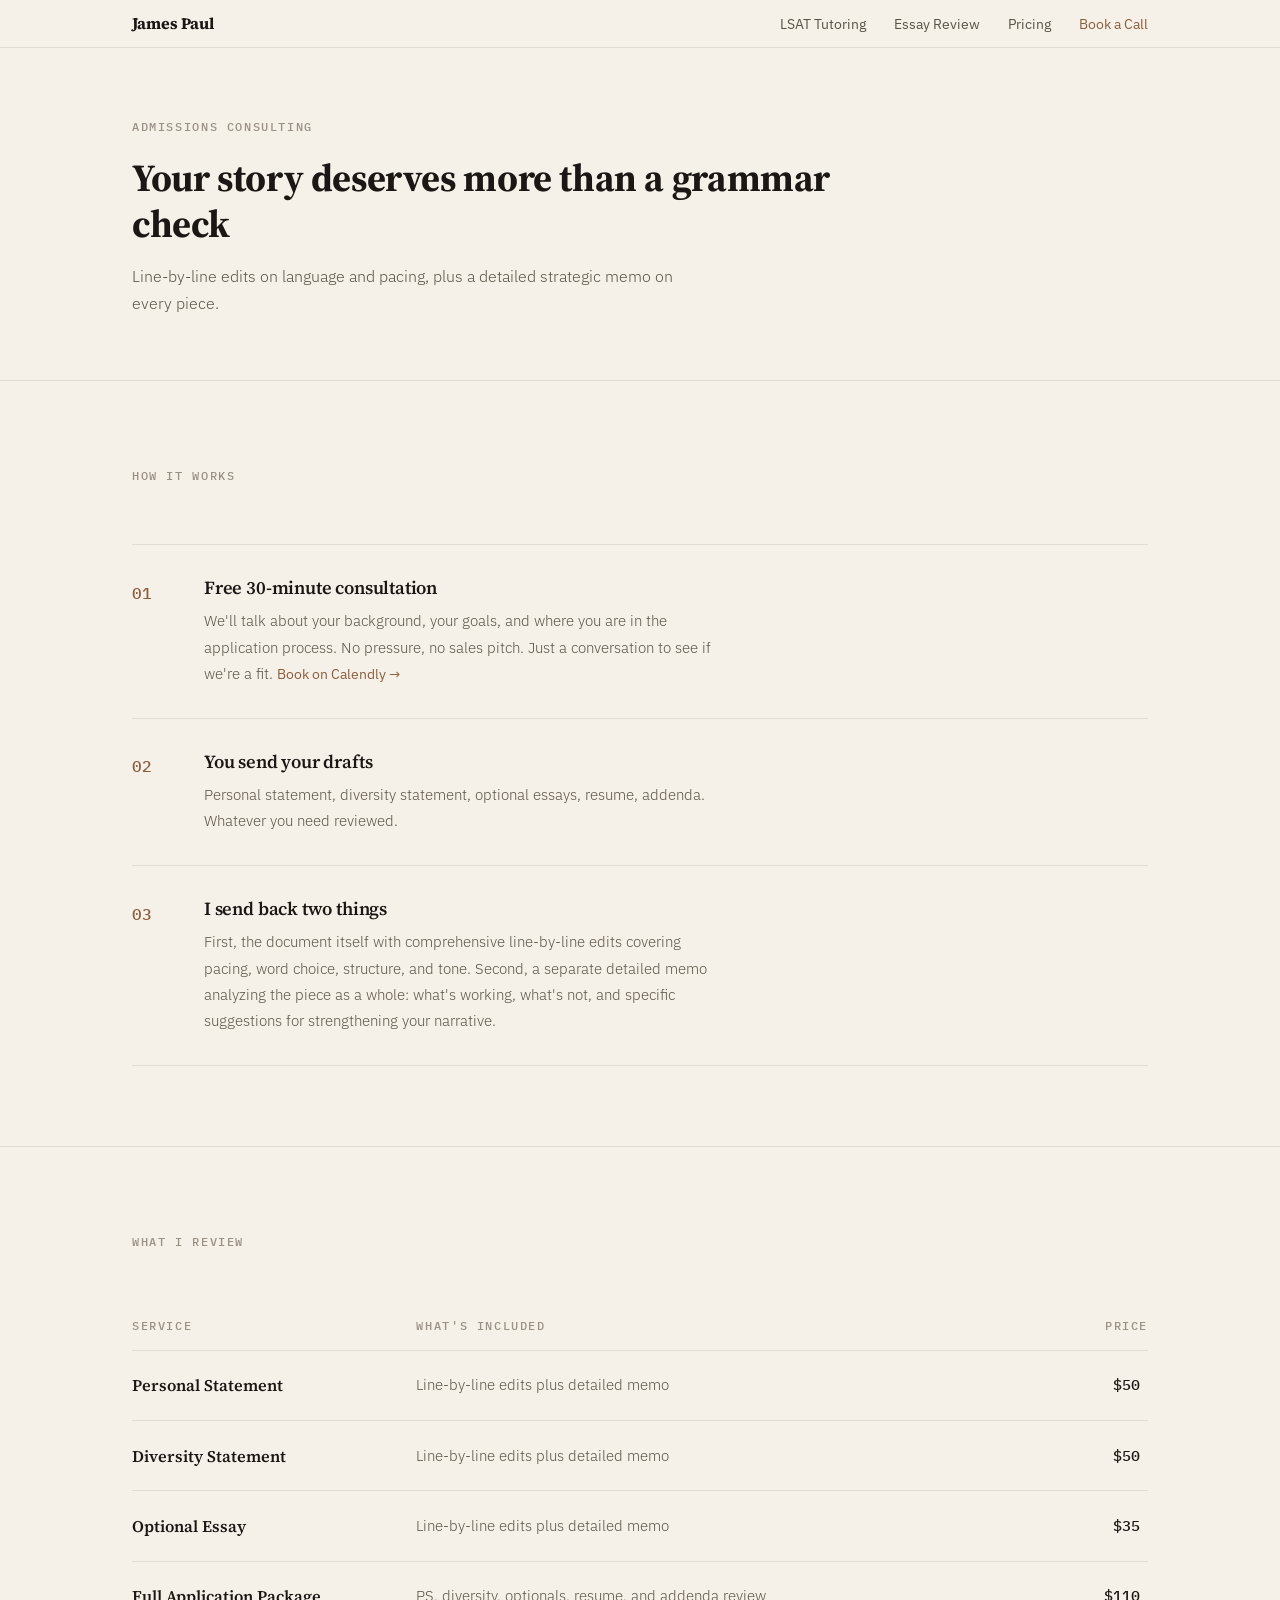
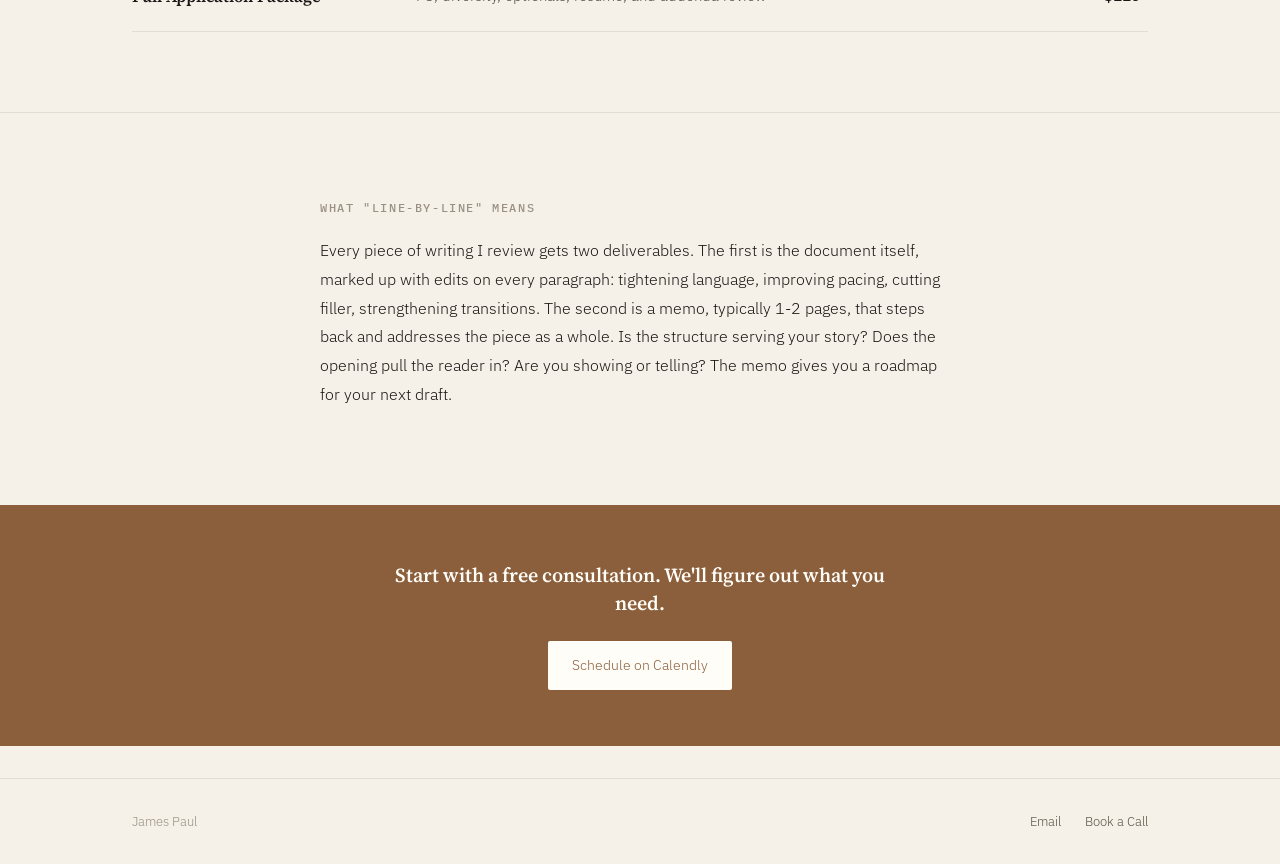
==== essays.html @ 8e08b242 "Initial commit" ====
<!DOCTYPE html>
<html lang="en">
<head>
  <meta charset="UTF-8" />
  <meta name="viewport" content="width=device-width, initial-scale=1.0" />
  <title>Essay Review · James Paul</title>
  <meta name="description" content="Line-by-line edits on language and pacing, plus a detailed strategic memo on every piece. Personal statements, diversity statements, optionals, and full application packages." />

  <link rel="preconnect" href="https://fonts.googleapis.com" />
  <link rel="preconnect" href="https://fonts.gstatic.com" crossorigin />
  <link href="https://fonts.googleapis.com/css2?family=IBM+Plex+Mono:wght@400;500&family=IBM+Plex+Sans:wght@300;400;500&family=Source+Serif+4:ital,opsz,wght@0,8..60,400..700;1,8..60,400..700&display=swap" rel="stylesheet" />

  <link rel="stylesheet" href="styles.css" />
</head>
<body>

  <!-- ========== Navigation ========== -->
  <nav class="nav" aria-label="Primary">
    <div class="nav-inner">
      <a href="index.html" class="nav-brand">James Paul</a>

      <button class="nav-toggle" aria-label="Toggle menu" aria-expanded="false">
        <svg width="22" height="22" viewBox="0 0 24 24" fill="none" stroke="currentColor" stroke-width="1.5" stroke-linecap="square">
          <line x1="3" y1="7" x2="21" y2="7" />
          <line x1="3" y1="12" x2="21" y2="12" />
          <line x1="3" y1="17" x2="21" y2="17" />
        </svg>
      </button>

      <ul class="nav-links">
        <li><a href="tutoring.html">LSAT Tutoring</a></li>
        <li><a href="essays.html">Essay Review</a></li>
        <li><a href="pricing.html">Pricing</a></li>
        <li><a href="https://calendly.com/jamespaul/intro" class="nav-cta">Book a Call</a></li>
      </ul>
    </div>
  </nav>

  <main>

    <!-- ========== Page Header ========== -->
    <header class="page-header">
      <div class="container">
        <span class="eyebrow">Admissions Consulting</span>
        <h1>Your story deserves more than a grammar check</h1>
        <p class="subline">Line-by-line edits on language and pacing, plus a detailed strategic memo on every piece.</p>
      </div>
    </header>

    <!-- ========== How It Works ========== -->
    <section class="section">
      <div class="container">
        <span class="eyebrow">How It Works</span>

        <ol class="steps">
          <li class="step">
            <div>
              <h3>Free 30-minute consultation</h3>
              <p>We'll talk about your background, your goals, and where you are in the application process. No pressure, no sales pitch. Just a conversation to see if we're a fit. <a href="https://calendly.com/jamespaul/intro" class="arrow-link">Book on Calendly →</a></p>
            </div>
          </li>

          <li class="step">
            <div>
              <h3>You send your drafts</h3>
              <p>Personal statement, diversity statement, optional essays, resume, addenda. Whatever you need reviewed.</p>
            </div>
          </li>

          <li class="step">
            <div>
              <h3>I send back two things</h3>
              <p>First, the document itself with comprehensive line-by-line edits covering pacing, word choice, structure, and tone. Second, a separate detailed memo analyzing the piece as a whole: what's working, what's not, and specific suggestions for strengthening your narrative.</p>
            </div>
          </li>
        </ol>
      </div>
    </section>

    <!-- ========== What I Review (table) ========== -->
    <section class="section section-bordered">
      <div class="container">
        <span class="eyebrow">What I Review</span>

        <table class="service-table">
          <thead>
            <tr>
              <th scope="col">Service</th>
              <th scope="col">What's Included</th>
              <th scope="col">Price</th>
            </tr>
          </thead>
          <tbody>
            <tr>
              <td>Personal Statement</td>
              <td>Line-by-line edits plus detailed memo</td>
              <td>$50</td>
            </tr>
            <tr>
              <td>Diversity Statement</td>
              <td>Line-by-line edits plus detailed memo</td>
              <td>$50</td>
            </tr>
            <tr>
              <td>Optional Essay</td>
              <td>Line-by-line edits plus detailed memo</td>
              <td>$35</td>
            </tr>
            <tr>
              <td>Full Application Package</td>
              <td>PS, diversity, optionals, resume, and addenda review</td>
              <td>$110</td>
            </tr>
          </tbody>
        </table>
      </div>
    </section>

    <!-- ========== What Line-by-Line Means ========== -->
    <section class="section section-bordered">
      <div class="container">
        <div class="explainer">
          <span class="eyebrow">What "Line-by-Line" Means</span>
          <p>Every piece of writing I review gets two deliverables. The first is the document itself, marked up with edits on every paragraph: tightening language, improving pacing, cutting filler, strengthening transitions. The second is a memo, typically 1-2 pages, that steps back and addresses the piece as a whole. Is the structure serving your story? Does the opening pull the reader in? Are you showing or telling? The memo gives you a roadmap for your next draft.</p>
        </div>
      </div>
    </section>

    <!-- ========== CTA Bar ========== -->
    <section class="cta-bar">
      <p>Start with a free consultation. We'll figure out what you need.</p>
      <a href="https://calendly.com/jamespaul/intro" class="btn-cta-inverse">Schedule on Calendly</a>
    </section>

  </main>

  <!-- ========== Footer ========== -->
  <footer class="site-footer">
    <div class="site-footer-inner">
      <span>James Paul</span>
      <div class="footer-links">
        <a href="mailto:hello@jamespaul.com">Email</a>
        <a href="https://calendly.com/jamespaul/intro">Book a Call</a>
      </div>
    </div>
  </footer>

  <script src="script.js"></script>
</body>
</html>
---- styles.css ----
/* ============================================================
   James Paul - LSAT Tutoring & Essay Review
   Editorial stylesheet. Warm cream, serif display, mono accents.
   ============================================================ */

:root {
  --bg: #f5f0e8;
  --surface: #fffdf7;
  --text: #1a1714;
  --text-2: #5a5347;
  --text-3: #9a9185;
  --accent: #8b5e3c;
  --accent-hover: #a06d48;
  --border: #e2dcd2;
  --ink: #1a1714;

  --serif: "Source Serif 4", Georgia, "Times New Roman", serif;
  --sans: "IBM Plex Sans", -apple-system, BlinkMacSystemFont, "Segoe UI", sans-serif;
  --mono: "IBM Plex Mono", ui-monospace, "SF Mono", Menlo, monospace;

  --nav-h: 48px;
  --page-max: 1080px;
  --reading-max: 640px;
  --wide-pad: 2rem;
  --section-gap: 5rem;
}

/* ---------- Reset & base ---------- */
*, *::before, *::after { box-sizing: border-box; }

html {
  scroll-behavior: smooth;
  scroll-padding-top: calc(var(--nav-h) + 1rem);
}

body {
  margin: 0;
  background: var(--bg);
  color: var(--text);
  font-family: var(--sans);
  font-weight: 300;
  font-size: 16px;
  line-height: 1.65;
  -webkit-font-smoothing: antialiased;
  -moz-osx-font-smoothing: grayscale;
  padding-top: var(--nav-h);
}

h1, h2, h3, h4 {
  font-family: var(--serif);
  font-weight: 600;
  color: var(--ink);
  line-height: 1.2;
  margin: 0 0 0.6em;
  letter-spacing: -0.01em;
}

h1 { font-size: 2.4rem; font-weight: 700; }
h2 { font-size: 1.75rem; }
h3 { font-size: 1.15rem; font-weight: 600; }

p { margin: 0 0 1em; color: var(--text); }

a {
  color: inherit;
  text-decoration: none;
  transition: color 120ms ease;
}
a:hover {
  text-decoration: underline;
  text-underline-offset: 3px;
  text-decoration-thickness: 1px;
}

hr {
  border: 0;
  border-top: 1px solid var(--border);
  margin: 0;
}

/* ---------- Layout ---------- */
.container {
  max-width: var(--page-max);
  margin: 0 auto;
  padding: 0 var(--wide-pad);
}

.container-narrow {
  max-width: 760px;
  margin: 0 auto;
  padding: 0 var(--wide-pad);
}

.section { padding: var(--section-gap) 0; }
.section-tight { padding: 3.5rem 0; }
.section-bordered { border-top: 1px solid var(--border); }

/* ---------- Editorial labels ---------- */
.eyebrow {
  font-family: var(--mono);
  font-size: 0.72rem;
  font-weight: 500;
  letter-spacing: 0.14em;
  text-transform: uppercase;
  color: var(--text-3);
  margin: 0 0 1.2rem;
  display: inline-block;
}

.eyebrow-accent { color: var(--accent); }

/* ---------- Navigation ---------- */
.nav {
  position: fixed;
  top: 0; left: 0; right: 0;
  height: var(--nav-h);
  background: var(--bg);
  border-bottom: 1px solid var(--border);
  z-index: 50;
}
.nav-inner {
  max-width: var(--page-max);
  margin: 0 auto;
  padding: 0 var(--wide-pad);
  height: 100%;
  display: flex;
  align-items: center;
  justify-content: space-between;
}
.nav-brand {
  font-family: var(--serif);
  font-weight: 700;
  font-size: 1rem;
  color: var(--ink);
  letter-spacing: -0.005em;
}
.nav-links {
  display: flex;
  gap: 1.75rem;
  align-items: center;
  list-style: none;
  margin: 0; padding: 0;
}
.nav-links a {
  font-size: 0.88rem;
  color: var(--text-2);
  font-weight: 400;
}
.nav-links a:hover { color: var(--ink); }
.nav-links a.nav-cta { color: var(--accent); }
.nav-links a.nav-cta:hover { color: var(--accent-hover); }

.nav-toggle {
  display: none;
  background: none;
  border: 0;
  padding: 0.4rem;
  cursor: pointer;
  color: var(--ink);
}
.nav-toggle svg { display: block; }

/* ---------- Buttons / CTAs ---------- */
.btn {
  display: inline-block;
  padding: 0.78rem 1.35rem;
  font-family: var(--sans);
  font-size: 0.9rem;
  font-weight: 400;
  letter-spacing: 0.01em;
  border-radius: 2px;
  border: 1px solid transparent;
  cursor: pointer;
  transition: background 140ms ease, border-color 140ms ease, color 140ms ease;
  line-height: 1;
}
.btn:hover { text-decoration: none; }

.btn-primary {
  background: var(--accent);
  color: var(--surface);
  border-color: var(--accent);
}
.btn-primary:hover {
  background: var(--accent-hover);
  border-color: var(--accent-hover);
  color: var(--surface);
}

.btn-secondary {
  background: transparent;
  color: var(--accent);
  border-color: var(--accent);
}
.btn-secondary:hover {
  background: var(--accent);
  color: var(--surface);
}

.btn-row {
  display: flex;
  gap: 0.75rem;
  justify-content: center;
  flex-wrap: wrap;
  margin-top: 2rem;
}

/* Inline accent link with arrow */
.arrow-link {
  font-family: var(--sans);
  font-size: 0.9rem;
  color: var(--accent);
  font-weight: 400;
}
.arrow-link:hover { color: var(--accent-hover); }

/* ---------- Hero ---------- */
.hero {
  text-align: center;
  padding: 5rem 1rem 3.75rem;
}
.hero .eyebrow { margin-bottom: 1.8rem; }
.hero h1 {
  max-width: 640px;
  margin: 0 auto 1.25rem;
  font-size: 2.4rem;
}
.hero .subline {
  max-width: 520px;
  margin: 0 auto;
  color: var(--text-2);
  font-size: 0.95rem;
  line-height: 1.7;
}

/* ---------- Page header (interior pages) ---------- */
.page-header {
  text-align: left;
  padding: 4rem 0 3rem;
  border-bottom: 1px solid var(--border);
}
.page-header h1 {
  max-width: 720px;
  margin-bottom: 1rem;
}
.page-header .subline {
  max-width: 580px;
  color: var(--text-2);
  font-size: 1rem;
}

/* ---------- Two-card services overview ---------- */
.services-grid {
  display: grid;
  grid-template-columns: 1fr 1fr;
  gap: 1.5rem;
}
.service-card {
  background: var(--surface);
  border: 1px solid var(--border);
  padding: 2.25rem 2rem 2rem;
  display: flex;
  flex-direction: column;
  border-radius: 2px;
  box-shadow: 0 1px 4px rgba(0, 0, 0, 0.03);
}
.service-card h3 {
  font-size: 1.35rem;
  font-family: var(--serif);
  font-weight: 600;
  margin-bottom: 0.9rem;
  line-height: 1.25;
}
.service-card p {
  color: var(--text-2);
  font-size: 0.94rem;
  line-height: 1.7;
  margin-bottom: 1.6rem;
  flex: 1;
}
.service-card .card-foot {
  display: flex;
  justify-content: space-between;
  align-items: baseline;
  padding-top: 1.2rem;
  border-top: 1px solid var(--border);
}
.service-card .card-price {
  font-family: var(--mono);
  font-size: 1.05rem;
  color: var(--ink);
  font-weight: 500;
  letter-spacing: -0.01em;
}

/* ---------- About ---------- */
.about {
  display: grid;
  grid-template-columns: 60% 40%;
  gap: 4rem;
  align-items: start;
}
.about-text p {
  font-size: 1.02rem;
  line-height: 1.75;
  color: var(--text);
  max-width: 56ch;
}
.about-text p + p { margin-top: 1rem; }

.credentials {
  display: flex;
  flex-direction: column;
  gap: 1.75rem;
  border-left: 1px solid var(--border);
  padding-left: 2rem;
}
.credential {
  display: flex;
  flex-direction: column;
  gap: 0.2rem;
}
.credential .big {
  font-family: var(--mono);
  font-size: 1.6rem;
  font-weight: 500;
  color: var(--ink);
  letter-spacing: -0.02em;
  line-height: 1.1;
}
.credential .big-serif {
  font-family: var(--serif);
  font-size: 1.15rem;
  font-weight: 600;
  color: var(--ink);
  letter-spacing: -0.005em;
  line-height: 1.2;
}
.credential .label {
  font-family: var(--sans);
  font-size: 0.82rem;
  color: var(--text-2);
  letter-spacing: 0.01em;
}

/* ---------- Testimonial ---------- */
.testimonial {
  max-width: 600px;
  margin: 0 auto;
  text-align: center;
  padding: 4rem 1rem;
}
.testimonial .eyebrow { margin-bottom: 2rem; }
.testimonial blockquote {
  margin: 0 0 1.5rem;
  font-family: var(--serif);
  font-style: italic;
  font-size: 1.05rem;
  line-height: 1.8;
  color: var(--text);
}
.testimonial cite {
  font-family: var(--sans);
  font-size: 0.82rem;
  color: var(--text-3);
  font-style: normal;
  letter-spacing: 0.05em;
  text-transform: uppercase;
}

/* ---------- What You Get (2-col blocks) ---------- */
.feature-grid {
  display: grid;
  grid-template-columns: 1fr 1fr;
  gap: 2.5rem 3rem;
  margin-top: 2.5rem;
}
.feature {
  display: flex;
  flex-direction: column;
  gap: 0.5rem;
}
.feature h3 {
  font-family: var(--serif);
  font-size: 1.08rem;
  font-weight: 600;
  margin: 0;
  color: var(--ink);
  line-height: 1.3;
}
.feature p {
  color: var(--text-2);
  font-size: 0.94rem;
  line-height: 1.7;
  margin: 0;
}

/* ---------- Tutoring pricing block ---------- */
.price-block {
  text-align: center;
  padding: 3.5rem 1rem;
  border-top: 1px solid var(--border);
  border-bottom: 1px solid var(--border);
}
.price-block .big-price {
  font-family: var(--mono);
  font-size: 3.2rem;
  font-weight: 500;
  color: var(--ink);
  letter-spacing: -0.03em;
  line-height: 1;
  display: block;
  margin-bottom: 1rem;
}
.price-block .price-note {
  color: var(--text-2);
  font-size: 0.95rem;
  margin: 0 auto 2rem;
  max-width: 420px;
}

/* ---------- CTA bar ---------- */
.cta-bar {
  background: var(--accent);
  color: var(--surface);
  padding: 3.5rem 1rem;
  text-align: center;
}
.cta-bar p {
  font-family: var(--serif);
  font-size: 1.25rem;
  font-weight: 600;
  color: var(--surface);
  margin: 0 0 1.5rem;
  max-width: 520px;
  margin-left: auto;
  margin-right: auto;
  line-height: 1.4;
}
.cta-bar .btn-cta-inverse {
  background: var(--surface);
  color: var(--accent);
  border-color: var(--surface);
  padding: 0.78rem 1.5rem;
  font-size: 0.9rem;
  border-radius: 2px;
  display: inline-block;
  font-family: var(--sans);
}
.cta-bar .btn-cta-inverse:hover {
  background: var(--bg);
  color: var(--accent-hover);
  text-decoration: none;
}

/* ---------- How It Works (numbered steps) ---------- */
.steps {
  list-style: none;
  margin: 2.5rem 0 0;
  padding: 0;
  counter-reset: step;
}
.step {
  display: grid;
  grid-template-columns: 3rem 1fr;
  gap: 1.5rem;
  padding: 2rem 0;
  border-bottom: 1px solid var(--border);
  counter-increment: step;
}
.step:first-child { border-top: 1px solid var(--border); }
.step::before {
  content: counter(step, decimal-leading-zero);
  font-family: var(--mono);
  font-size: 1rem;
  font-weight: 500;
  color: var(--accent);
  padding-top: 0.15rem;
  letter-spacing: 0.02em;
}
.step h3 {
  font-family: var(--serif);
  font-size: 1.15rem;
  font-weight: 600;
  margin: 0 0 0.5rem;
  color: var(--ink);
}
.step p {
  color: var(--text-2);
  font-size: 0.96rem;
  line-height: 1.7;
  margin: 0;
  max-width: 58ch;
}
.step p + p { margin-top: 0.6rem; }

/* ---------- Editorial service table ---------- */
.service-table {
  width: 100%;
  border-collapse: collapse;
  margin-top: 2rem;
  font-size: 0.95rem;
}
.service-table thead th {
  text-align: left;
  font-family: var(--mono);
  font-size: 0.72rem;
  font-weight: 500;
  letter-spacing: 0.14em;
  text-transform: uppercase;
  color: var(--text-3);
  padding: 0.9rem 0;
  border-bottom: 1px solid var(--border);
}
.service-table thead th:last-child { text-align: right; }
.service-table tbody td {
  padding: 1.4rem 0.5rem 1.4rem 0;
  border-bottom: 1px solid var(--border);
  vertical-align: top;
  line-height: 1.5;
}
.service-table td:first-child {
  font-family: var(--serif);
  font-weight: 600;
  color: var(--ink);
  font-size: 1.02rem;
  width: 28%;
}
.service-table td:nth-child(2) {
  color: var(--text-2);
}
.service-table td:last-child {
  text-align: right;
  font-family: var(--mono);
  font-weight: 500;
  color: var(--ink);
  white-space: nowrap;
  width: 18%;
}

/* ---------- Line-by-line explanation block ---------- */
.explainer {
  max-width: 640px;
  margin: 0 auto;
}
.explainer p {
  font-size: 1rem;
  line-height: 1.8;
  color: var(--text);
}

/* ---------- Pricing page sections ---------- */
.pricing-group {
  padding: 3rem 0;
  border-bottom: 1px solid var(--border);
}
.pricing-group:last-of-type { border-bottom: 0; }
.pricing-group h2 {
  font-family: var(--serif);
  font-size: 1.5rem;
  margin-bottom: 1.5rem;
}
.pricing-group .hr-row {
  font-family: var(--mono);
  font-size: 1.4rem;
  font-weight: 500;
  color: var(--ink);
  margin: 0.5rem 0 1.25rem;
}
.pricing-group .inline-note {
  color: var(--text-2);
  font-size: 0.94rem;
  margin-bottom: 1.25rem;
}

/* ---------- FAQ ---------- */
.faq-list { margin-top: 2rem; }
.faq-item {
  border-top: 1px solid var(--border);
  padding: 0;
}
.faq-item:last-child { border-bottom: 1px solid var(--border); }
.faq-item summary {
  list-style: none;
  cursor: pointer;
  padding: 1.4rem 0;
  display: flex;
  justify-content: space-between;
  align-items: center;
  gap: 1rem;
  font-family: var(--serif);
  font-size: 1.05rem;
  font-weight: 600;
  color: var(--ink);
}
.faq-item summary::-webkit-details-marker { display: none; }
.faq-item summary::after {
  content: "+";
  font-family: var(--mono);
  font-size: 1.2rem;
  color: var(--accent);
  font-weight: 400;
  transition: transform 200ms ease;
  line-height: 1;
  display: inline-block;
}
.faq-item[open] summary::after {
  transform: rotate(45deg);
}
.faq-item .faq-body {
  padding: 0 0 1.4rem;
  color: var(--text-2);
  font-size: 0.96rem;
  line-height: 1.7;
  max-width: 60ch;
}

/* ---------- Footer ---------- */
.site-footer {
  border-top: 1px solid var(--border);
  padding: 2rem 0;
  margin-top: 2rem;
  font-size: 0.82rem;
  color: var(--text-3);
}
.site-footer-inner {
  max-width: var(--page-max);
  margin: 0 auto;
  padding: 0 var(--wide-pad);
  display: flex;
  justify-content: space-between;
  align-items: center;
  flex-wrap: wrap;
  gap: 1rem;
}
.site-footer a { color: var(--text-2); }
.site-footer a:hover { color: var(--ink); }
.footer-links { display: flex; gap: 1.5rem; }

/* ---------- Responsive ---------- */
@media (max-width: 768px) {
  :root {
    --wide-pad: 1.25rem;
    --section-gap: 3.5rem;
  }
  h1 { font-size: 1.95rem; }
  h2 { font-size: 1.45rem; }

  .hero { padding: 3.5rem 0.5rem 2.75rem; }
  .hero h1 { font-size: 1.95rem; }

  .services-grid { grid-template-columns: 1fr; gap: 1.25rem; }
  .feature-grid { grid-template-columns: 1fr; gap: 2rem; }
  .about {
    grid-template-columns: 1fr;
    gap: 2.5rem;
  }
  .credentials {
    border-left: 0;
    border-top: 1px solid var(--border);
    padding-left: 0;
    padding-top: 2rem;
  }

  /* Mobile nav */
  .nav-toggle { display: inline-flex; }
  .nav-links {
    position: absolute;
    top: var(--nav-h);
    left: 0; right: 0;
    flex-direction: column;
    align-items: flex-start;
    gap: 0;
    background: var(--bg);
    border-bottom: 1px solid var(--border);
    padding: 0.5rem var(--wide-pad) 1rem;
    display: none;
  }
  .nav-links.open { display: flex; }
  .nav-links li {
    width: 100%;
    border-top: 1px solid var(--border);
  }
  .nav-links li:first-child { border-top: 0; }
  .nav-links a {
    display: block;
    padding: 0.9rem 0;
    font-size: 0.95rem;
    width: 100%;
  }

  .price-block .big-price { font-size: 2.4rem; }
  .cta-bar p { font-size: 1.08rem; }
  .service-table { font-size: 0.88rem; }
  .service-table td:first-child { width: 40%; }
  .service-table td:nth-child(2) { font-size: 0.85rem; }

  .step {
    grid-template-columns: 2.2rem 1fr;
    gap: 1rem;
    padding: 1.6rem 0;
  }

  .site-footer-inner { flex-direction: column; align-items: flex-start; }
}

@media (max-width: 480px) {
  h1 { font-size: 1.7rem; }
  .hero h1 { font-size: 1.7rem; }
  .btn-row .btn { width: 100%; text-align: center; }
}
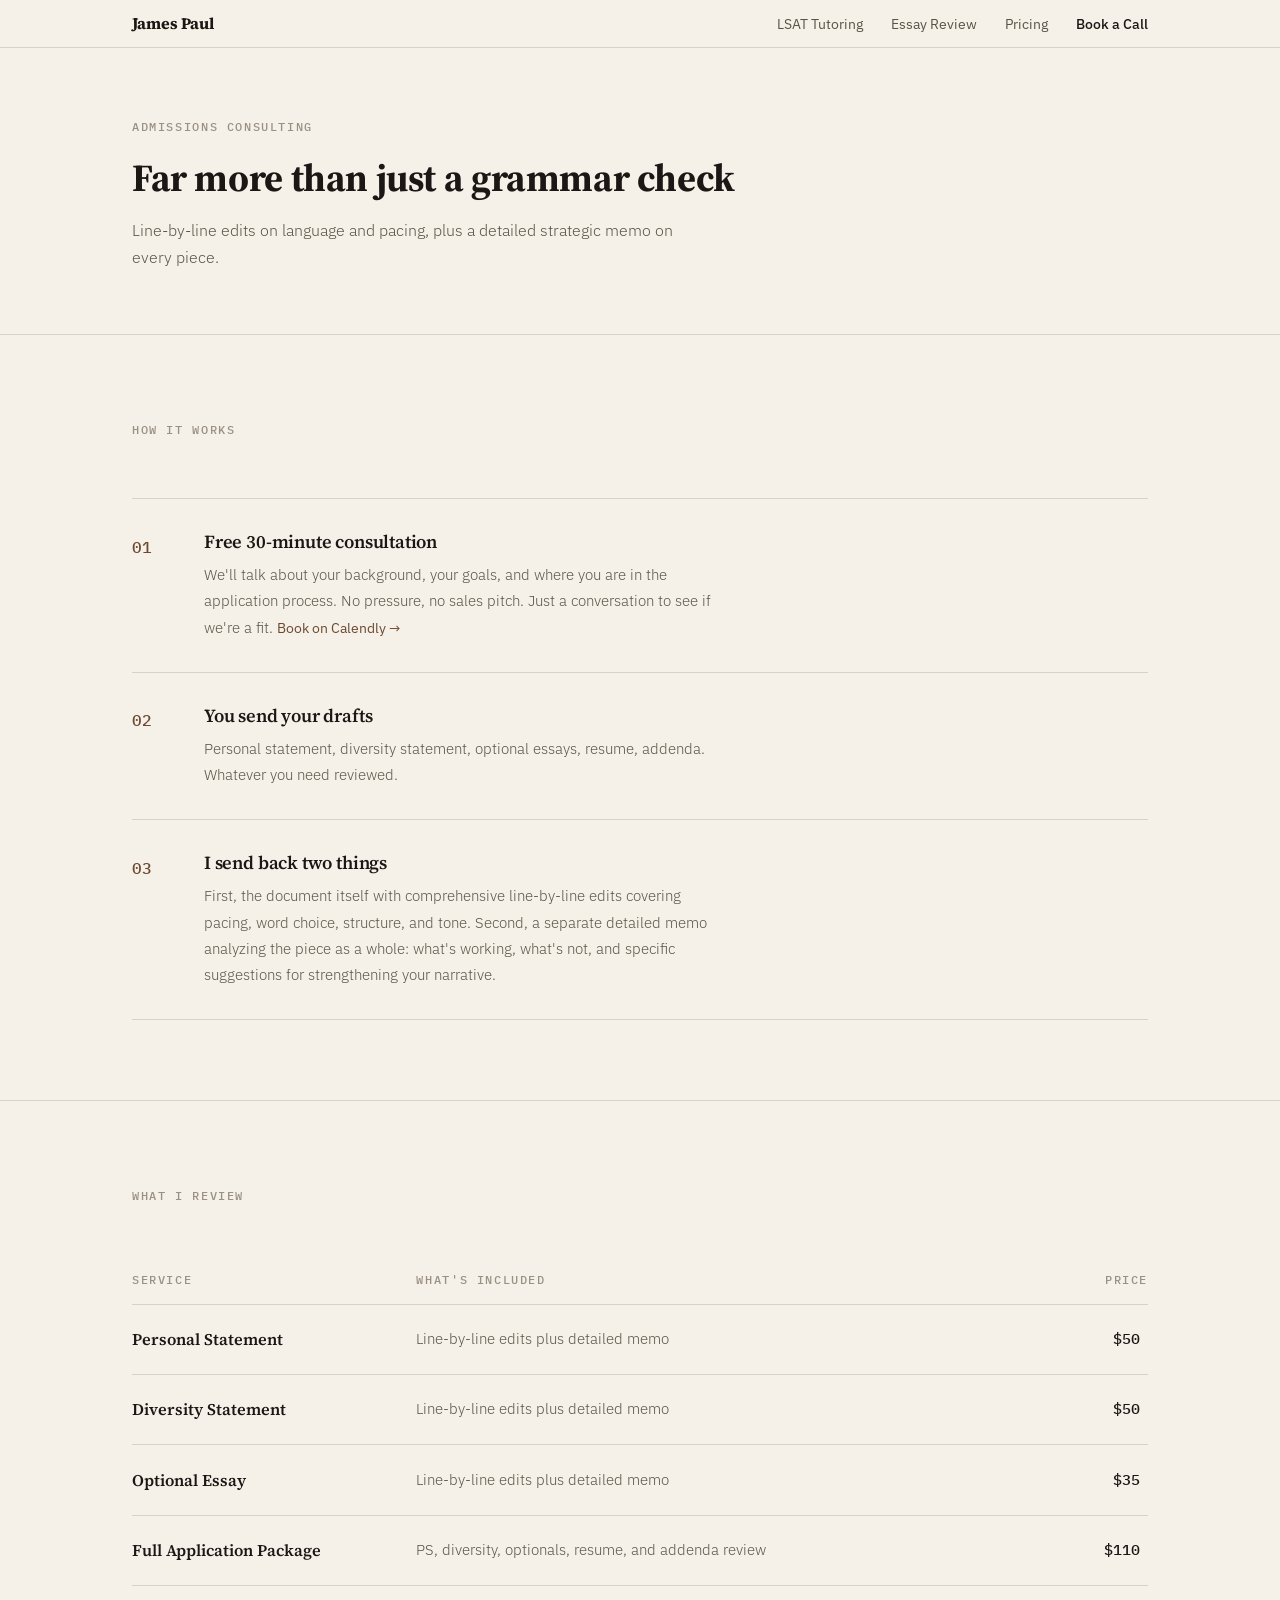
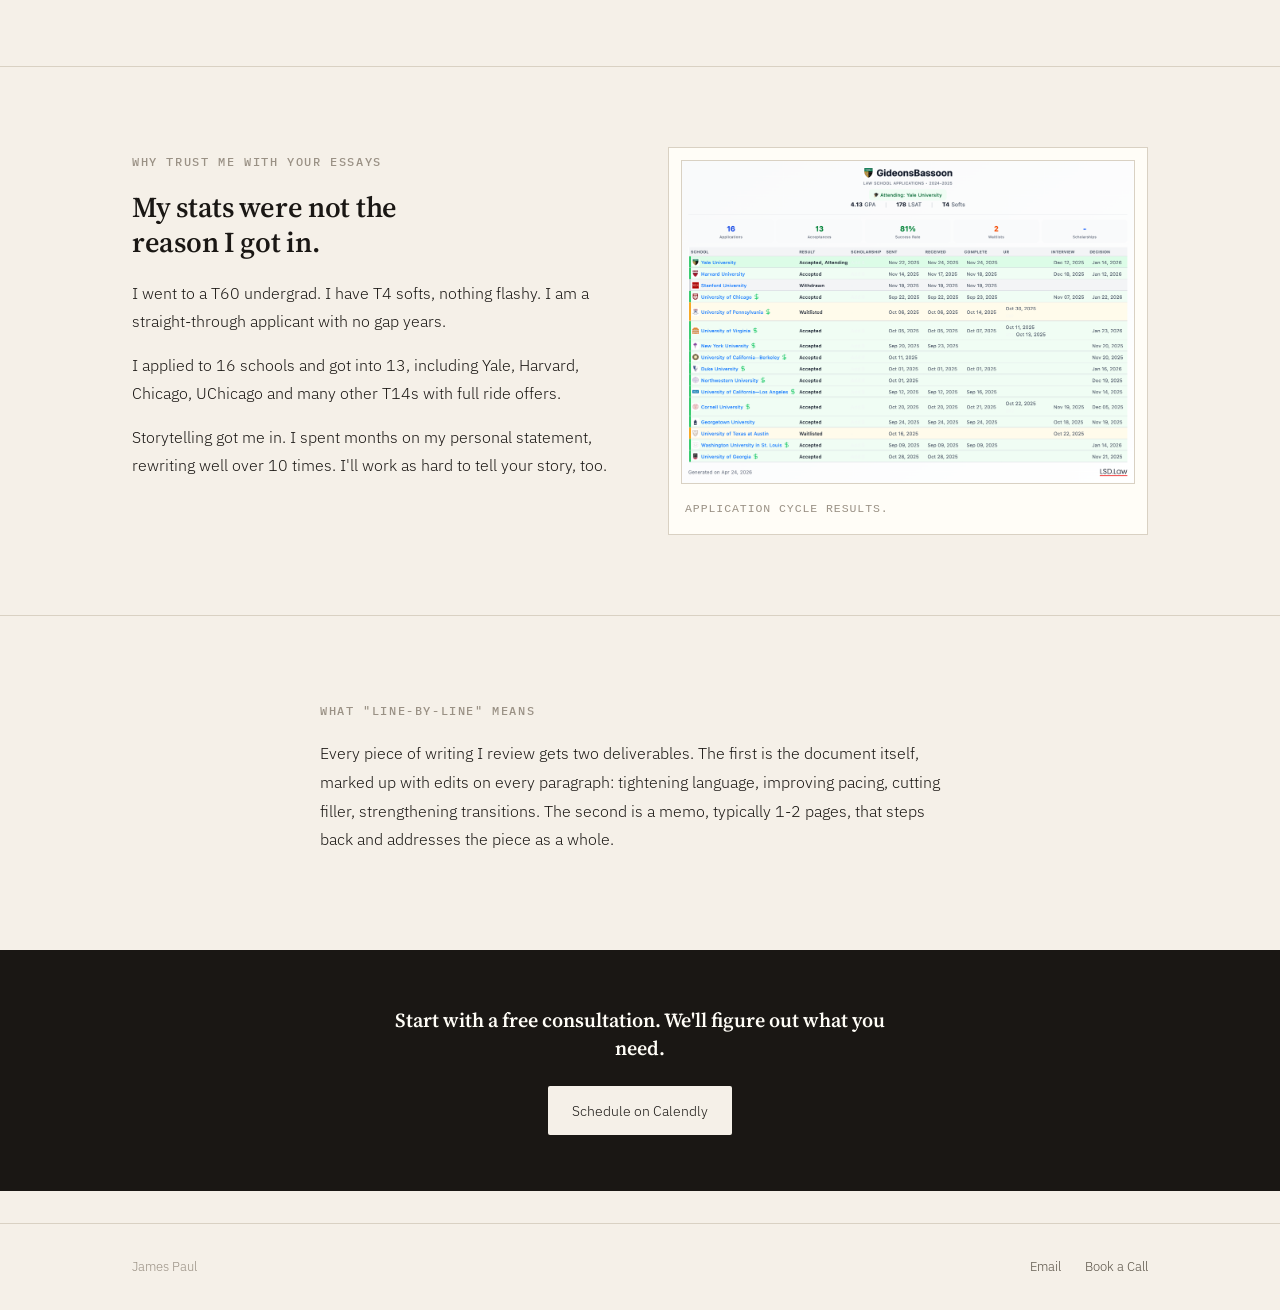
==== commit 22537c28: "pics and copy" ====
--- a/essays.html
+++ b/essays.html
@@ -31,7 +31,7 @@
         <li><a href="tutoring.html">LSAT Tutoring</a></li>
         <li><a href="essays.html">Essay Review</a></li>
         <li><a href="pricing.html">Pricing</a></li>
-        <li><a href="https://calendly.com/jamespaul/intro" class="nav-cta">Book a Call</a></li>
+        <li><a href="https://calendly.com/jamespaul0411/application-guidance-consult" class="nav-cta">Book a Call</a></li>
       </ul>
     </div>
   </nav>
@@ -42,7 +42,7 @@
     <header class="page-header">
       <div class="container">
         <span class="eyebrow">Admissions Consulting</span>
-        <h1>Your story deserves more than a grammar check</h1>
+        <h1>Far more than just a grammar check</h1>
         <p class="subline">Line-by-line edits on language and pacing, plus a detailed strategic memo on every piece.</p>
       </div>
     </header>
@@ -56,7 +56,7 @@
           <li class="step">
             <div>
               <h3>Free 30-minute consultation</h3>
-              <p>We'll talk about your background, your goals, and where you are in the application process. No pressure, no sales pitch. Just a conversation to see if we're a fit. <a href="https://calendly.com/jamespaul/intro" class="arrow-link">Book on Calendly →</a></p>
+              <p>We'll talk about your background, your goals, and where you are in the application process. No pressure, no sales pitch. Just a conversation to see if we're a fit. <a href="https://calendly.com/jamespaul0411/application-guidance-consultjamespaul0411/application-guidance-consultjamespaul0411/application-guidance-consultjamespaul0411/application-guidance-consultjamespaul0411/application-guidance-consult" class="arrow-link">Book on Calendly →</a></p>
             </div>
           </li>
 
@@ -116,12 +116,37 @@
       </div>
     </section>
 
+    <!-- ========== Why Trust Me (Credentials) ========== -->
+    <section class="section section-bordered">
+      <div class="container">
+        <div class="credentials-story">
+
+          <div class="credentials-text">
+            <span class="eyebrow">Why Trust Me With Your Essays</span>
+            <h2>My stats were not the reason I got in.</h2>
+
+            <p>I went to a T60 undergrad. I have T4 softs, nothing flashy. I am a straight-through applicant with no gap years.</p>
+
+            <p>I applied to 16 schools and got into 13, including Yale, Harvard, Chicago, UChicago and many other T14s with full ride offers.</p>
+
+            <p>Storytelling got me in. I spent months on my personal statement, rewriting well over 10 times. I'll work as hard to tell your story, too.</p>
+          </div>
+
+          <figure class="credentials-image">
+            <img src="images/lsd-results.png" alt="Law school application results: 16 applications, 13 acceptances, including Yale, Harvard, Chicago, Penn, UVA, NYU, Berkeley, Duke, Northwestern, UCLA, Cornell, Georgetown, WUSTL, and Georgia." />
+            <figcaption>Application cycle results. </figcaption>
+          </figure>
+
+        </div>
+      </div>
+    </section>
+
     <!-- ========== What Line-by-Line Means ========== -->
     <section class="section section-bordered">
       <div class="container">
         <div class="explainer">
           <span class="eyebrow">What "Line-by-Line" Means</span>
-          <p>Every piece of writing I review gets two deliverables. The first is the document itself, marked up with edits on every paragraph: tightening language, improving pacing, cutting filler, strengthening transitions. The second is a memo, typically 1-2 pages, that steps back and addresses the piece as a whole. Is the structure serving your story? Does the opening pull the reader in? Are you showing or telling? The memo gives you a roadmap for your next draft.</p>
+          <p>Every piece of writing I review gets two deliverables. The first is the document itself, marked up with edits on every paragraph: tightening language, improving pacing, cutting filler, strengthening transitions. The second is a memo, typically 1-2 pages, that steps back and addresses the piece as a whole.</p>
         </div>
       </div>
     </section>
@@ -129,7 +154,7 @@
     <!-- ========== CTA Bar ========== -->
     <section class="cta-bar">
       <p>Start with a free consultation. We'll figure out what you need.</p>
-      <a href="https://calendly.com/jamespaul/intro" class="btn-cta-inverse">Schedule on Calendly</a>
+      <a href="https://calendly.com/jamespaul0411/application-guidance-consult" class="btn-cta-inverse">Schedule on Calendly</a>
     </section>
 
   </main>
@@ -140,7 +165,7 @@
       <span>James Paul</span>
       <div class="footer-links">
         <a href="mailto:hello@jamespaul.com">Email</a>
-        <a href="https://calendly.com/jamespaul/intro">Book a Call</a>
+        <a href="https://calendly.com/jamespaul0411/application-guidance-consult">Book a Call</a>
       </div>
     </div>
   </footer>
--- a/styles.css
+++ b/styles.css
@@ -9,9 +9,9 @@
   --text: #1a1714;
   --text-2: #5a5347;
   --text-3: #9a9185;
-  --accent: #8b5e3c;
-  --accent-hover: #a06d48;
-  --border: #e2dcd2;
+  --accent: #6b4a30;
+  --accent-hover: #8a6347;
+  --border: #d9d1c3;
   --ink: #1a1714;
 
   --serif: "Source Serif 4", Georgia, "Times New Roman", serif;
@@ -147,9 +147,8 @@
   font-weight: 400;
 }
 .nav-links a:hover { color: var(--ink); }
-.nav-links a.nav-cta { color: var(--accent); }
-.nav-links a.nav-cta:hover { color: var(--accent-hover); }
-
+.nav-links a.nav-cta { color: var(--ink); font-weight: 500; }
+.nav-links a.nav-cta:hover { color: var(--ink); }
 .nav-toggle {
   display: none;
   background: none;
@@ -177,24 +176,24 @@
 .btn:hover { text-decoration: none; }
 
 .btn-primary {
-  background: var(--accent);
-  color: var(--surface);
-  border-color: var(--accent);
+  background: var(--ink);
+  color: var(--bg);
+  border-color: var(--ink);
 }
 .btn-primary:hover {
-  background: var(--accent-hover);
-  border-color: var(--accent-hover);
-  color: var(--surface);
+  background: #3a342c;
+  border-color: #3a342c;
+  color: var(--bg);
 }
 
 .btn-secondary {
   background: transparent;
-  color: var(--accent);
-  border-color: var(--accent);
+  color: var(--ink);
+  border-color: var(--ink);
 }
 .btn-secondary:hover {
-  background: var(--accent);
-  color: var(--surface);
+  background: var(--ink);
+  color: var(--bg);
 }
 
 .btn-row {
@@ -221,9 +220,11 @@
 }
 .hero .eyebrow { margin-bottom: 1.8rem; }
 .hero h1 {
-  max-width: 640px;
+  max-width: 780px;
   margin: 0 auto 1.25rem;
-  font-size: 2.4rem;
+  font-size: 3rem;
+  letter-spacing: -0.015em;
+  line-height: 1.15;
 }
 .hero .subline {
   max-width: 520px;
@@ -421,8 +422,8 @@
 
 /* ---------- CTA bar ---------- */
 .cta-bar {
-  background: var(--accent);
-  color: var(--surface);
+  background: var(--ink);
+  color: var(--bg);
   padding: 3.5rem 1rem;
   text-align: center;
 }
@@ -438,9 +439,9 @@
   line-height: 1.4;
 }
 .cta-bar .btn-cta-inverse {
-  background: var(--surface);
-  color: var(--accent);
-  border-color: var(--surface);
+  background: var(--bg);
+  color: var(--ink);
+  border-color: var(--bg);
   padding: 0.78rem 1.5rem;
   font-size: 0.9rem;
   border-radius: 2px;
@@ -448,8 +449,9 @@
   font-family: var(--sans);
 }
 .cta-bar .btn-cta-inverse:hover {
-  background: var(--bg);
-  color: var(--accent-hover);
+  background: transparent;
+  color: var(--bg);
+  border-color: var(--bg);
   text-decoration: none;
 }
 
@@ -709,3 +711,87 @@
   .hero h1 { font-size: 1.7rem; }
   .btn-row .btn { width: 100%; text-align: center; }
 }
+
+/* Hero portrait overlap */
+   .hero-headline-wrap {
+     position: relative;
+     max-width: 640px;
+     margin: 0 auto 1.25rem;
+   }
+   .hero-headline-wrap h1 {
+     margin: 0;
+     position: relative;
+     z-index: 1;
+   }
+   .hero-portrait {
+     position: absolute;
+     top: -175px;
+     left: 14px;
+     width: 180px;
+     height: auto;
+     z-index: 2;
+     pointer-events: none;
+   }
+   @media (max-width: 768px) {
+     .hero-portrait {
+       width: 120px;
+       top: -60px;
+       left: -10px;
+     }
+   }
+
+   /* Credentials story (essays page) */
+.credentials-story {
+  display: grid;
+  grid-template-columns: 1fr 1fr;
+  gap: 3.5rem;
+  align-items: start;
+}
+.credentials-text h2 {
+  font-family: var(--serif);
+  font-size: 1.8rem;
+  font-weight: 600;
+  line-height: 1.2;
+  margin-bottom: 1.25rem;
+  max-width: 22ch;
+}
+.credentials-text p {
+  color: var(--text);
+  font-size: 1rem;
+  line-height: 1.75;
+  max-width: 56ch;
+}
+.credentials-text p + p {
+  margin-top: 1rem;
+}
+.credentials-image {
+  margin: 0;
+  border: 1px solid var(--border);
+  background: var(--surface);
+  padding: 0.75rem;
+}
+.credentials-image img {
+  display: block;
+  width: 100%;
+  height: auto;
+  border: 1px solid var(--border);
+}
+.credentials-image figcaption {
+  font-family: var(--mono);
+  font-size: 0.72rem;
+  letter-spacing: 0.08em;
+  text-transform: uppercase;
+  color: var(--text-3);
+  padding: 0.9rem 0.25rem 0.25rem;
+  text-align: left;
+}
+
+@media (max-width: 768px) {
+  .credentials-story {
+    grid-template-columns: 1fr;
+    gap: 2rem;
+  }
+  .credentials-text h2 {
+    font-size: 1.5rem;
+  }
+}
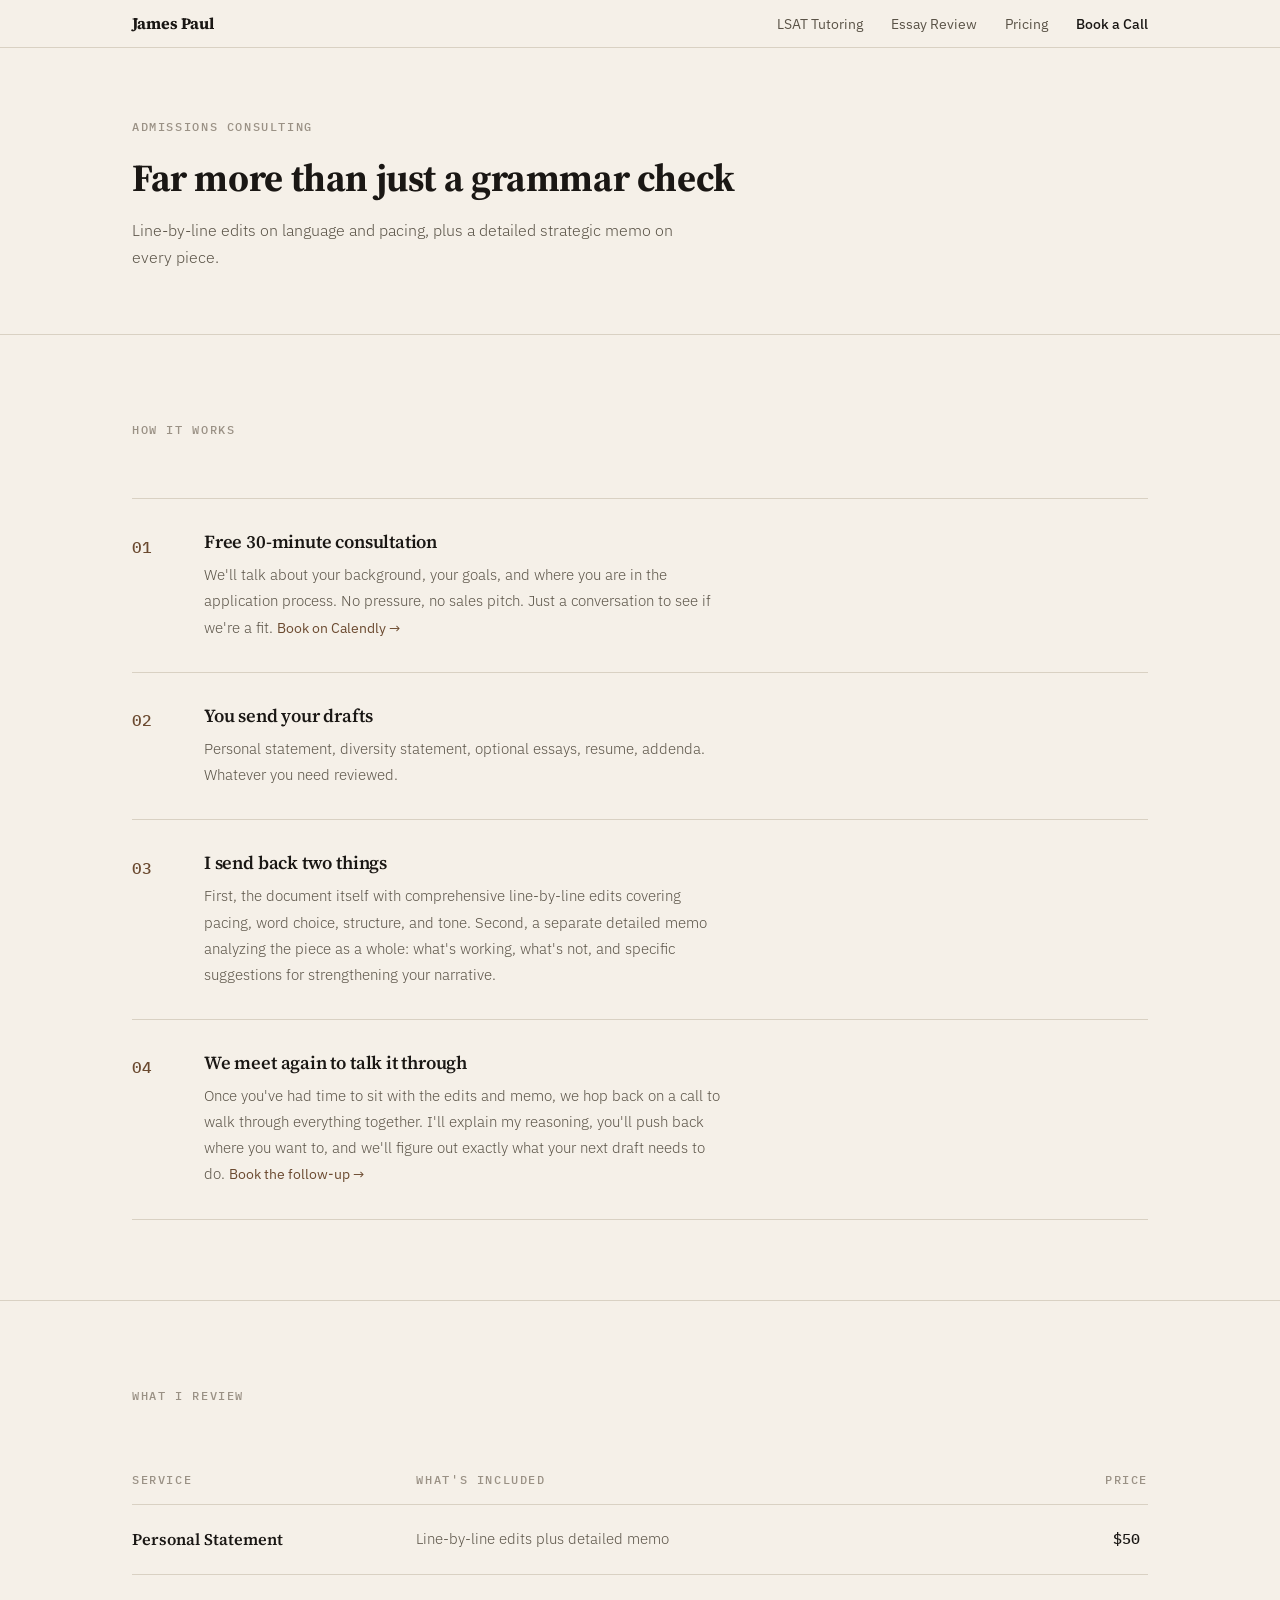
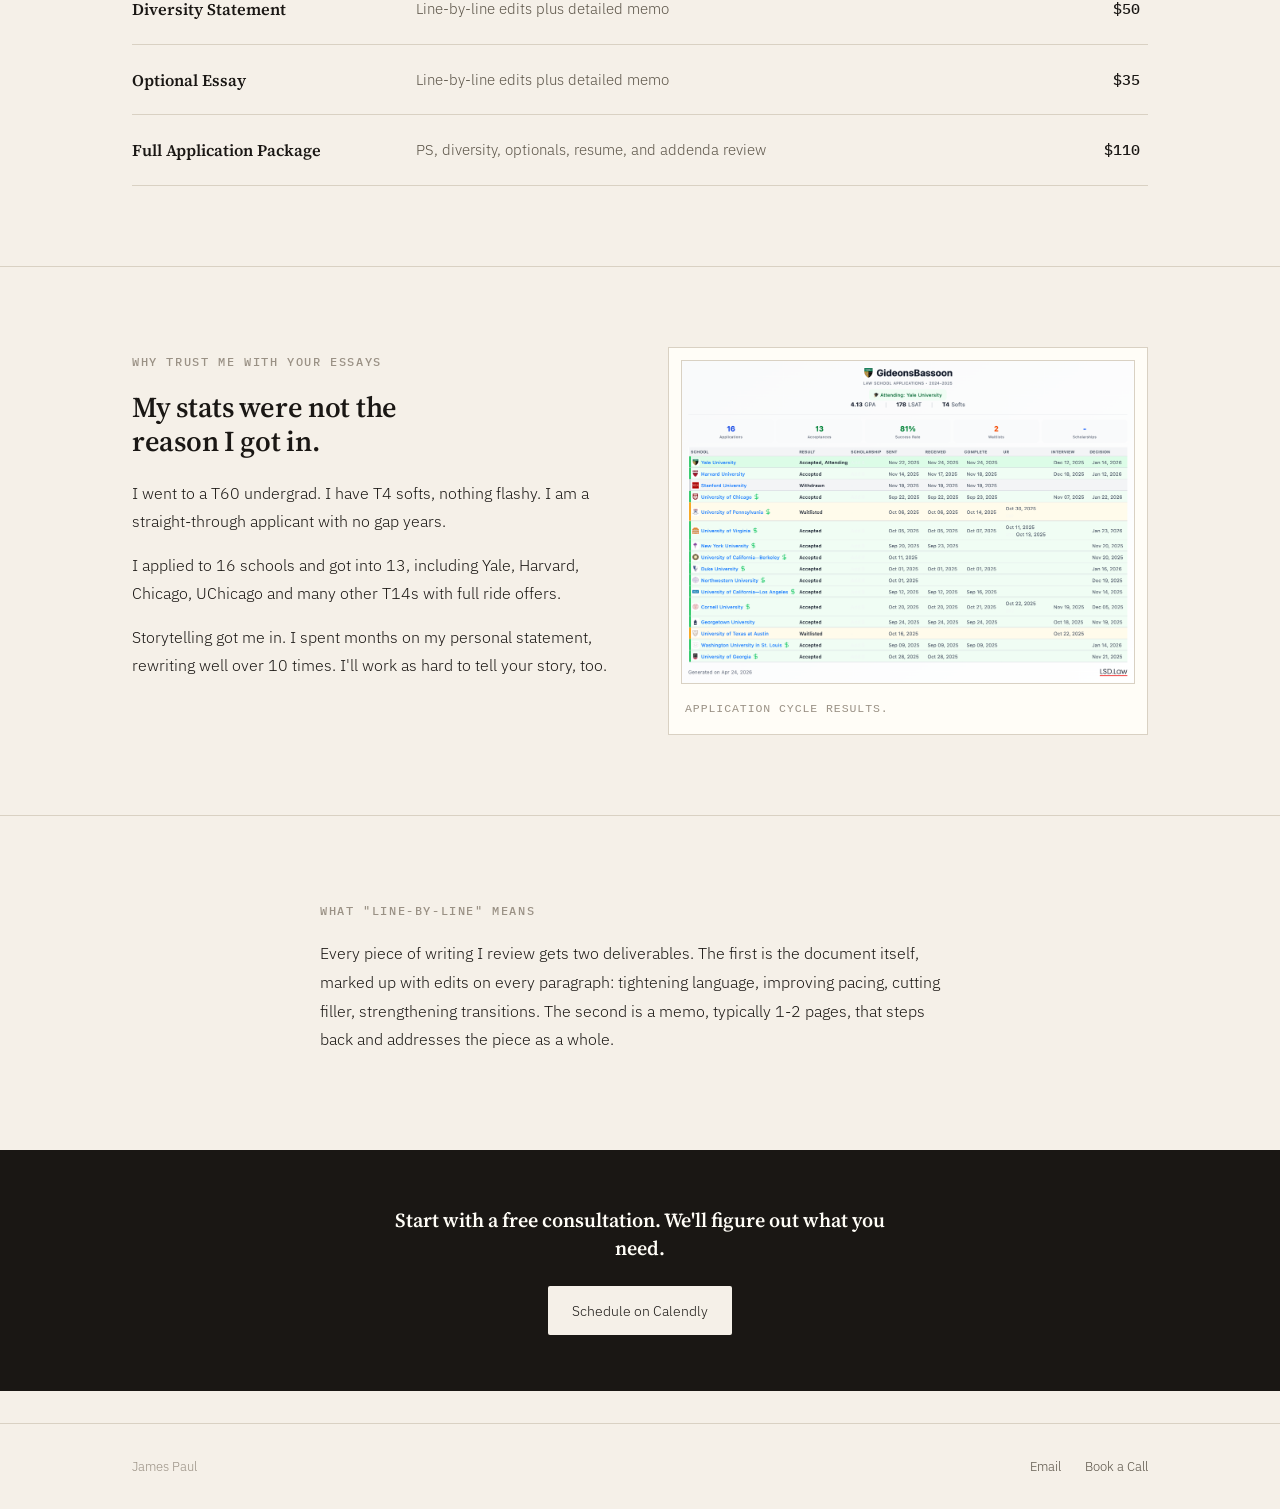
==== commit 9125a91c: "link fix" ====
--- a/essays.html
+++ b/essays.html
@@ -31,7 +31,7 @@
         <li><a href="tutoring.html">LSAT Tutoring</a></li>
         <li><a href="essays.html">Essay Review</a></li>
         <li><a href="pricing.html">Pricing</a></li>
-        <li><a href="https://calendly.com/jamespaul0411/application-guidance-consult" class="nav-cta">Book a Call</a></li>
+        <li><a href="https://calendly.com/jamespaul0411/application-guidance-consult" target="_blank" rel="noopener noreferrer" class="nav-cta">Book a Call</a></li>
       </ul>
     </div>
   </nav>
@@ -56,7 +56,7 @@
           <li class="step">
             <div>
               <h3>Free 30-minute consultation</h3>
-              <p>We'll talk about your background, your goals, and where you are in the application process. No pressure, no sales pitch. Just a conversation to see if we're a fit. <a href="https://calendly.com/jamespaul0411/application-guidance-consultjamespaul0411/application-guidance-consultjamespaul0411/application-guidance-consultjamespaul0411/application-guidance-consultjamespaul0411/application-guidance-consult" class="arrow-link">Book on Calendly →</a></p>
+              <p>We'll talk about your background, your goals, and where you are in the application process. No pressure, no sales pitch. Just a conversation to see if we're a fit. <a href="https://calendly.com/jamespaul0411/application-guidance-consultjamespaul0411/application-guidance-consultjamespaul0411/application-guidance-consultjamespaul0411/application-guidance-consultjamespaul0411/application-guidance-consult" target="_blank" rel="noopener noreferrer" class="arrow-link">Book on Calendly →</a></p>
             </div>
           </li>
 
@@ -71,6 +71,13 @@
             <div>
               <h3>I send back two things</h3>
               <p>First, the document itself with comprehensive line-by-line edits covering pacing, word choice, structure, and tone. Second, a separate detailed memo analyzing the piece as a whole: what's working, what's not, and specific suggestions for strengthening your narrative.</p>
+            </div>
+          </li>
+
+          <li class="step">
+            <div>
+              <h3>We meet again to talk it through</h3>
+              <p>Once you've had time to sit with the edits and memo, we hop back on a call to walk through everything together. I'll explain my reasoning, you'll push back where you want to, and we'll figure out exactly what your next draft needs to do. <a href="https://calendly.com/jamespaul0411/application-guidance-consult" target="_blank" rel="noopener noreferrer" target="_blank" rel="noopener noreferrer" class="arrow-link">Book the follow-up →</a></p>
             </div>
           </li>
         </ol>
@@ -154,7 +161,7 @@
     <!-- ========== CTA Bar ========== -->
     <section class="cta-bar">
       <p>Start with a free consultation. We'll figure out what you need.</p>
-      <a href="https://calendly.com/jamespaul0411/application-guidance-consult" class="btn-cta-inverse">Schedule on Calendly</a>
+      <a href="https://calendly.com/jamespaul0411/application-guidance-consult" target="_blank" rel="noopener noreferrer" class="btn-cta-inverse">Schedule on Calendly</a>
     </section>
 
   </main>
@@ -164,8 +171,8 @@
     <div class="site-footer-inner">
       <span>James Paul</span>
       <div class="footer-links">
-        <a href="mailto:hello@jamespaul.com">Email</a>
-        <a href="https://calendly.com/jamespaul0411/application-guidance-consult">Book a Call</a>
+        <a href="mailto:jamespaul0411@gmail.com" target="_blank" rel="noopener noreferrer">Email</a>
+        <a href="https://calendly.com/jamespaul0411/application-guidance-consult" target="_blank" rel="noopener noreferrer">Book a Call</a>
       </div>
     </div>
   </footer>
--- a/styles.css
+++ b/styles.css
@@ -794,4 +794,88 @@
   .credentials-text h2 {
     font-size: 1.5rem;
   }
+}
+
+/* Booking list (clickable pricing rows) */
+.booking-list {
+  margin-top: 2rem;
+  border-top: 1px solid var(--border);
+}
+.booking-list-head,
+.booking-row {
+  display: grid;
+  grid-template-columns: 1fr 2fr auto;
+  gap: 1.5rem;
+  padding: 1.4rem 0.5rem;
+  border-bottom: 1px solid var(--border);
+  align-items: baseline;
+}
+.booking-list-head {
+  padding: 0.9rem 0.5rem;
+  font-family: var(--mono);
+  font-size: 0.72rem;
+  font-weight: 500;
+  letter-spacing: 0.14em;
+  text-transform: uppercase;
+  color: var(--text-3);
+}
+.booking-list-head span:last-child { text-align: right; }
+
+.booking-row {
+  text-decoration: none;
+  color: inherit;
+  transition: padding 160ms ease, background 160ms ease;
+}
+.booking-row:hover {
+  background: var(--surface);
+  text-decoration: none;
+  padding-left: 1rem;
+}
+.booking-row:hover .booking-option {
+  color: var(--accent);
+}
+.booking-row:focus {
+  outline: none;
+}
+.booking-row:focus-visible {
+  outline: 2px solid var(--ink);
+  outline-offset: -2px;
+}
+
+.booking-option {
+  font-family: var(--serif);
+  font-weight: 600;
+  font-size: 1.02rem;
+  color: var(--ink);
+  transition: color 160ms ease;
+}
+.booking-details {
+  color: var(--text-2);
+  font-size: 0.95rem;
+  line-height: 1.5;
+}
+.booking-price {
+  font-family: var(--mono);
+  font-weight: 500;
+  color: var(--ink);
+  text-align: right;
+  white-space: nowrap;
+}
+
+@media (max-width: 768px) {
+  .booking-list-head {
+    display: none;
+  }
+  .booking-row {
+    grid-template-columns: 1fr auto;
+    grid-template-areas:
+      "option price"
+      "details details";
+    gap: 0.4rem 1rem;
+    padding: 1.2rem 0.5rem;
+  }
+  .booking-option { grid-area: option; }
+  .booking-price { grid-area: price; }
+  .booking-details { grid-area: details; font-size: 0.9rem; }
+  .booking-row:hover { padding-left: 0.5rem; }
 }
